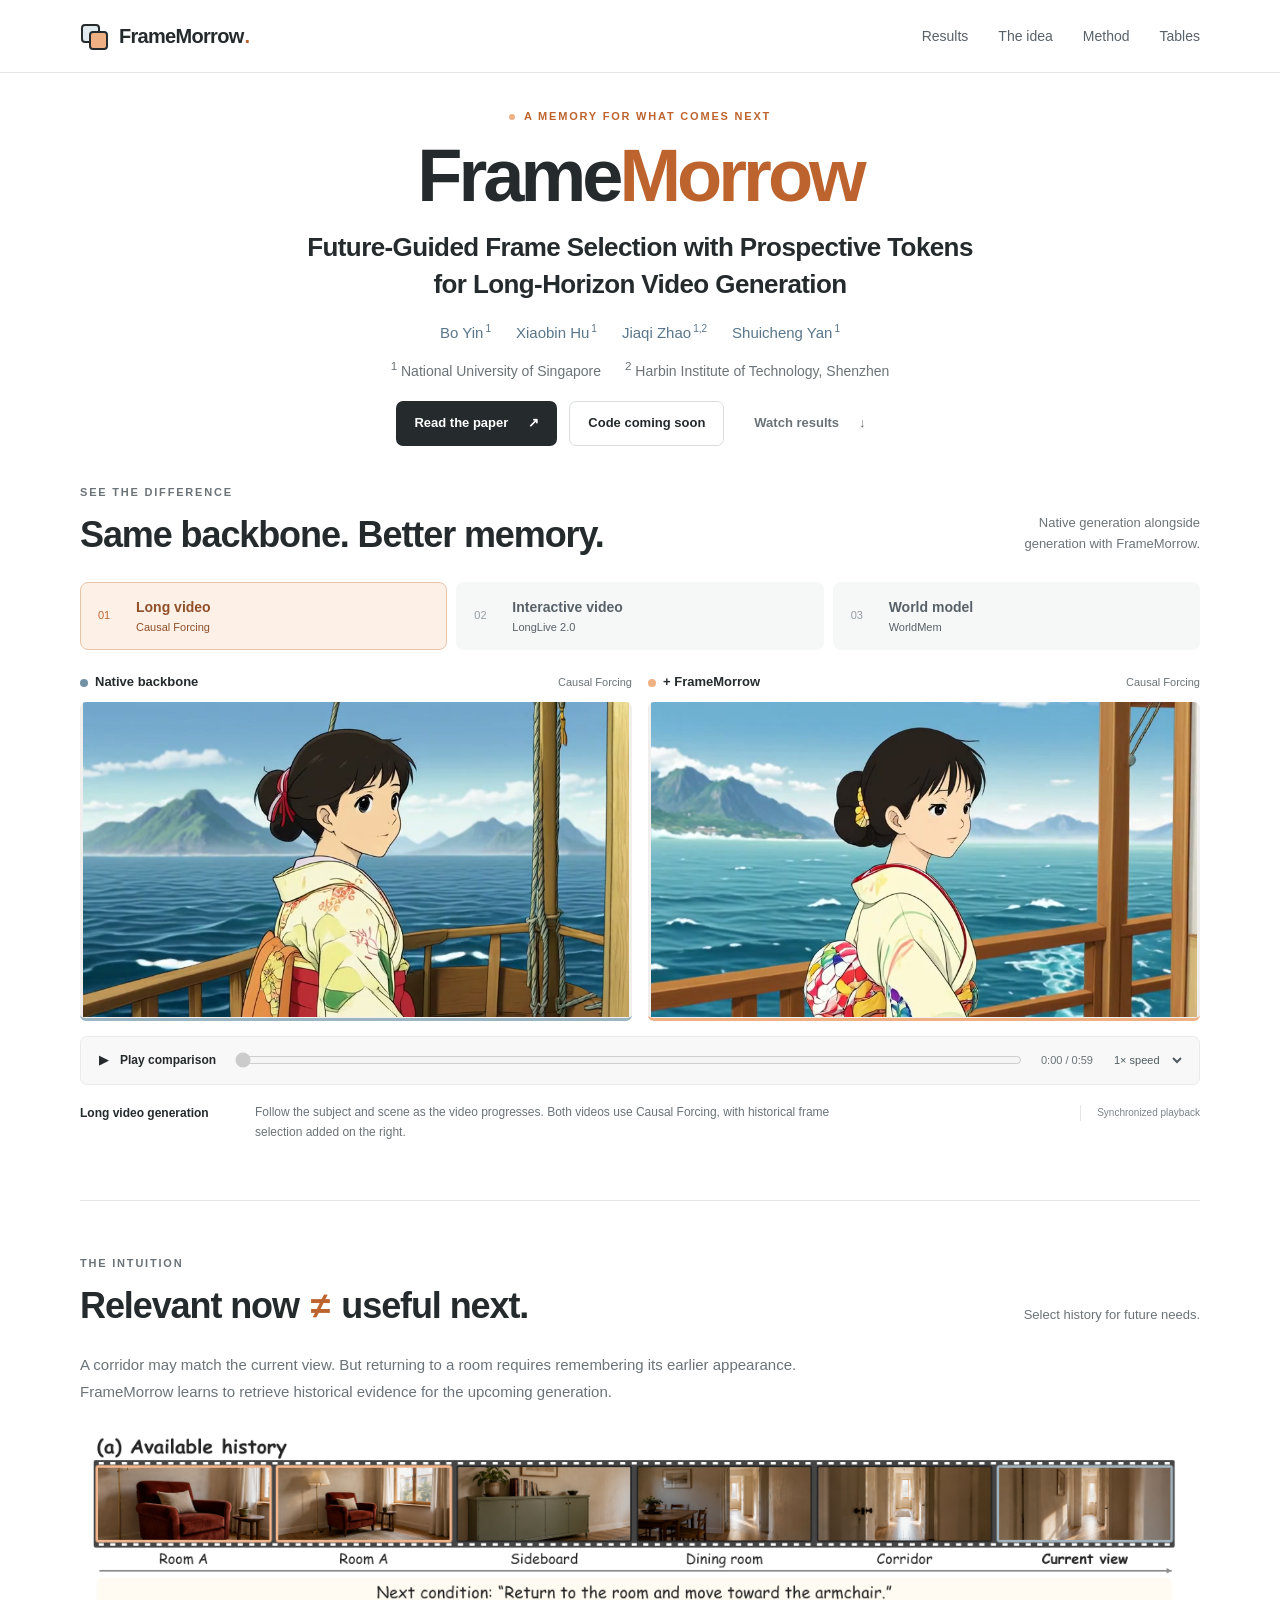
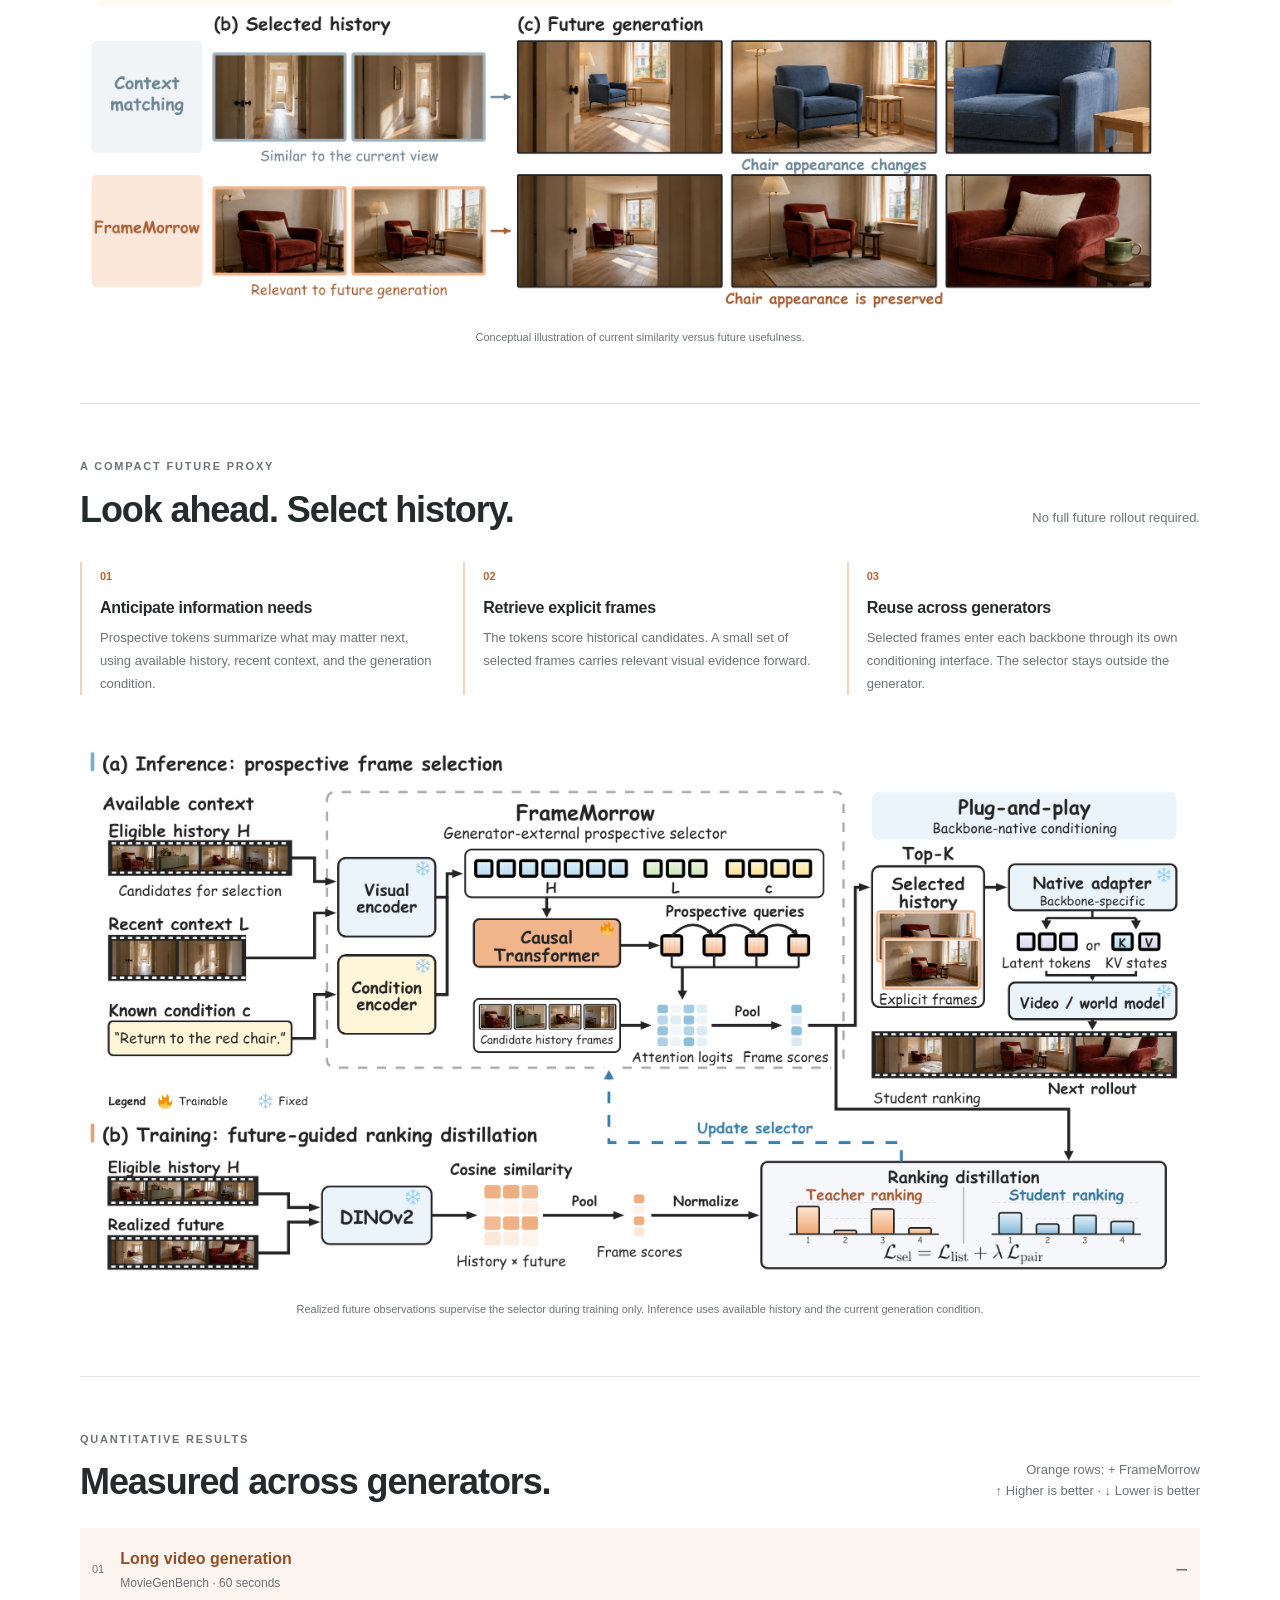
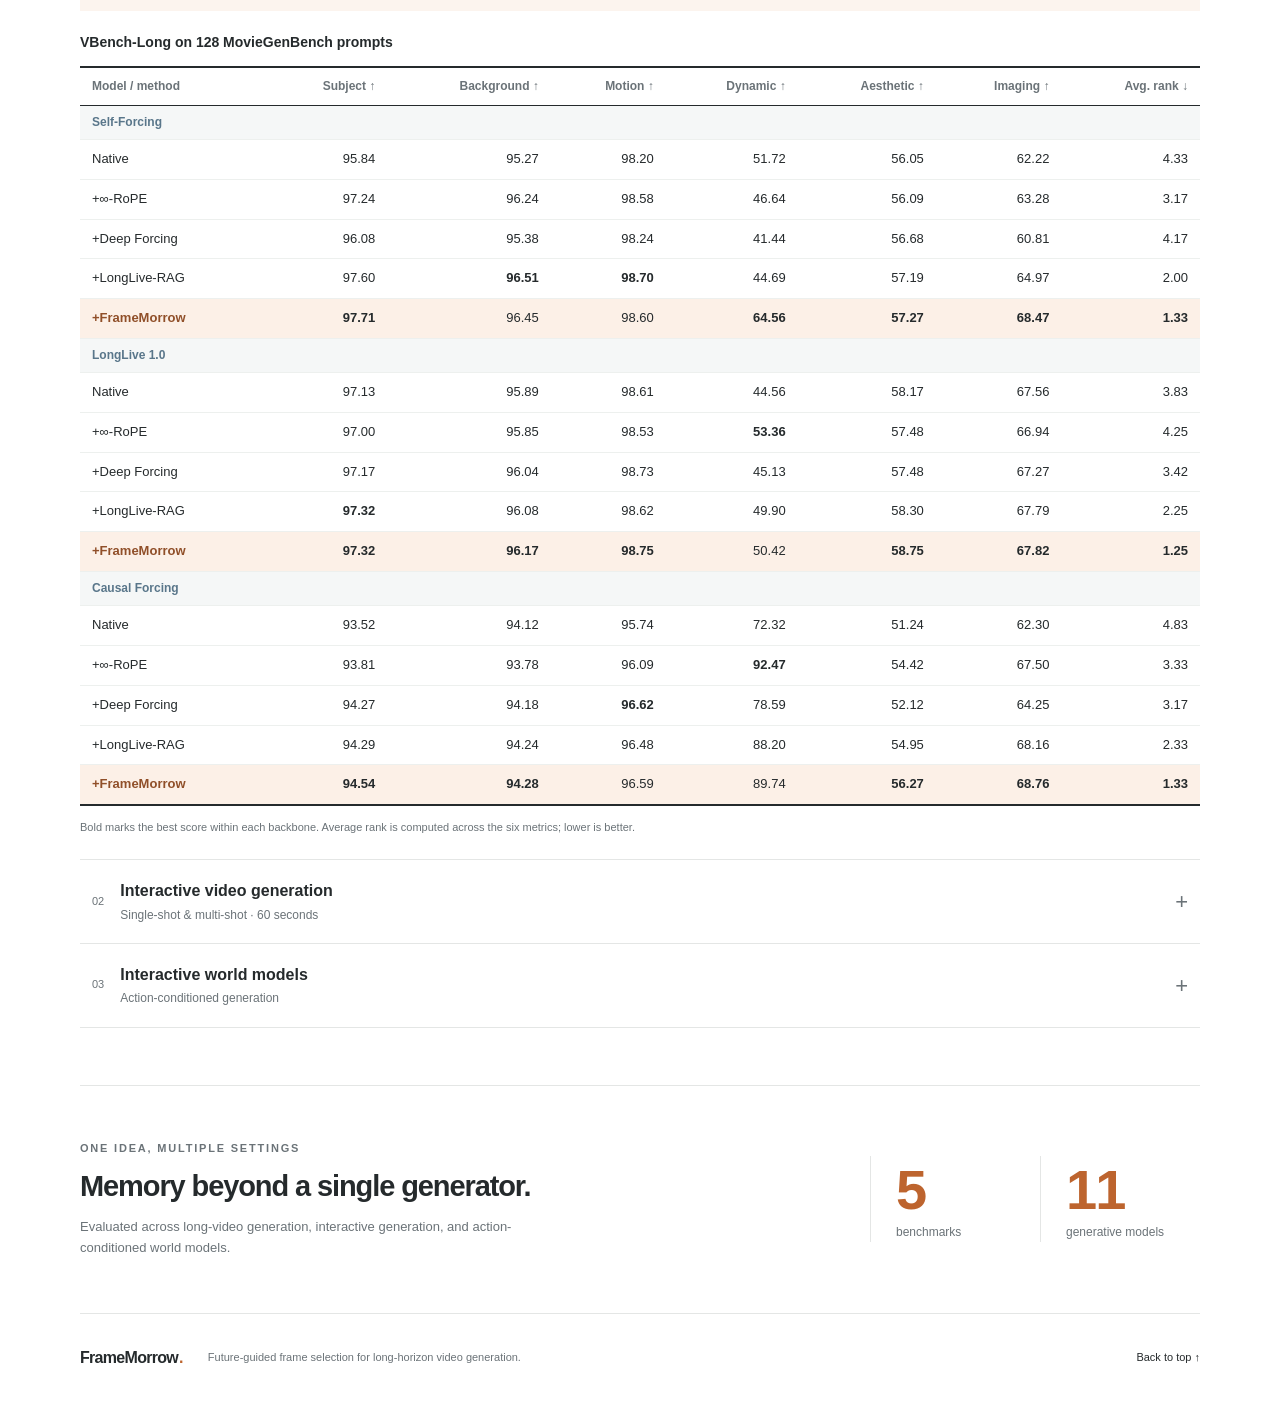
==== docs/index.html @ 4be08d99 "Prepare the research repository and move the project site into docs" ====
<!doctype html>
<html lang="en">
<head>
  <meta charset="utf-8">
  <meta name="viewport" content="width=device-width, initial-scale=1">
  <meta name="description" content="FrameMorrow predicts future information needs with prospective tokens and selects useful historical frames for long-horizon video generation.">
  <meta name="theme-color" content="#fbfaf7">
  <meta property="og:title" content="FrameMorrow — Remember what matters next">
  <meta property="og:description" content="Future-guided frame selection with prospective tokens for long-horizon video generation.">
  <title>FrameMorrow | Future-Guided Frame Selection</title>
  <link rel="icon" href="assets/favicon.svg" type="image/svg+xml">
  <link rel="stylesheet" href="style.css?v=results">
  <script src="script.js" defer></script>
</head>
<body>
<a class="skip-link" href="#main">Skip to content</a>
<header class="site-header"><nav class="nav wrap" aria-label="Main navigation">
  <a class="brand" href="#"><svg width="29" height="28" viewBox="0 0 29 28" aria-hidden="true"><rect x="2" y="3" width="17" height="17" rx="3" fill="#e1ebef" stroke="currentColor" stroke-width="2"/><rect x="10" y="10" width="17" height="17" rx="3" fill="#efb083" stroke="currentColor" stroke-width="2"/></svg>FrameMorrow<span class="brand-dot">.</span></a>
  <div class="nav-links"><a href="#results">Results</a><a href="#idea">The idea</a><a href="#method">Method</a><a href="#benchmarks">Tables</a></div>
</nav></header>
<main id="main">
  <section class="hero wrap" aria-labelledby="title">
    <p class="eyebrow"><span></span> A memory for what comes next</p>
    <h1 id="title">Frame<span>Morrow</span></h1>
    <p class="paper-title">Future-Guided Frame Selection with Prospective Tokens<br class="desktop-break"> for Long-Horizon Video Generation</p>
    <div class="authors"><a href="https://openreview.net/profile?id=~Bo_Yin2">Bo Yin<sup>1</sup></a><a href="https://openreview.net/profile?id=~Xiaobin_Hu1">Xiaobin Hu<sup>1</sup></a><a href="https://openreview.net/profile?id=~Jiaqi_Zhao3">Jiaqi Zhao<sup>1,2</sup></a><a href="https://openreview.net/profile?id=~Shuicheng_YAN3">Shuicheng Yan<sup>1</sup></a></div>
    <div class="affiliations"><span><sup>1</sup> National University of Singapore</span><span><sup>2</sup> Harbin Institute of Technology, Shenzhen</span></div>
    <div class="hero-actions"><a class="button primary" href="https://arxiv.org/abs/2609.38839" target="_blank" rel="noopener">Read the paper <span aria-hidden="true">↗</span></a><a class="button secondary" href="https://github.com/YinBo0927/FrameMorrow" target="_blank" rel="noopener">Code coming soon</a><a class="button text-button" href="#results">Watch results <span aria-hidden="true">↓</span></a></div>
  </section>

  <section class="results wrap" id="results" aria-labelledby="results-title">
    <div class="section-heading"><div><p class="eyebrow">See the difference</p><h2 id="results-title">Same backbone. Better memory.</h2></div><p class="section-aside">Native generation alongside<br>generation with FrameMorrow.</p></div>
    <div class="task-tabs" role="group" aria-label="Choose a comparison">
      <button class="task-tab active" aria-pressed="true" data-case="causal-forcing"><span>01</span> Long video <small>Causal Forcing</small></button>
      <button class="task-tab" aria-pressed="false" data-case="longlive2"><span>02</span> Interactive video <small>LongLive 2.0</small></button>
      <button class="task-tab" aria-pressed="false" data-case="worldmem"><span>03</span> World model <small>WorldMem</small></button>
    </div>
    <div class="comparison" aria-busy="false">
      <div class="video-grid">
        <figure class="video-panel native"><figcaption><span class="legend-dot"></span><span>Native backbone</span><span class="backbone">Causal Forcing</span></figcaption><video id="native-video" muted playsinline preload="none" poster="assets/causal-forcing-native.jpg" aria-label="Causal Forcing native generation"><source src="assets/causal-forcing-native.mp4" type="video/mp4"></video></figure>
        <figure class="video-panel ours"><figcaption><span class="legend-dot"></span><span>+ FrameMorrow</span><span class="backbone">Causal Forcing</span></figcaption><video id="ours-video" muted playsinline preload="none" poster="assets/causal-forcing-framemorrow.jpg" aria-label="Causal Forcing with FrameMorrow"><source src="assets/causal-forcing-framemorrow.mp4" type="video/mp4"></video></figure>
      </div>
      <div class="player-controls"><button id="play" class="play-button" aria-label="Play both videos"><span id="play-icon" aria-hidden="true">▶</span><span id="play-label">Play comparison</span></button><label class="sr-only" for="timeline">Video position</label><input id="timeline" disabled type="range" min="0" max="59.81" step="0.05" value="0" aria-valuetext="0:00 of 0:59"><output id="time" for="timeline">0:00 / 0:59</output><label class="sr-only" for="speed">Playback speed</label><select id="speed"><option value="1">1× speed</option><option value="2">2× speed</option><option value="0.5">0.5× speed</option></select></div>
      <p id="player-status" class="player-status" role="status" aria-live="polite"></p>
    </div>
    <div class="result-note"><span class="note-label" id="case-label">Long video generation</span><p id="case-note">Follow the subject and scene as the video progresses. Both videos use Causal Forcing, with historical frame selection added on the right.</p><span class="sync-note">Synchronized playback</span></div>
    <noscript><p>Enable JavaScript to use synchronized playback, or watch the <a href="assets/causal-forcing-native.mp4">native video</a> and <a href="assets/causal-forcing-framemorrow.mp4">FrameMorrow video</a> directly.</p></noscript>
  </section>

  <section class="idea section wrap" id="idea" aria-labelledby="idea-title">
    <div class="section-heading"><div><p class="eyebrow">The intuition</p><h2 id="idea-title">Relevant now <span class="not-equal">≠</span> useful next.</h2></div><p class="section-aside">Select history for future needs.</p></div>
    <p class="section-intro">A corridor may match the current view. But returning to a room requires remembering its earlier appearance. FrameMorrow learns to retrieve historical evidence for the upcoming generation.</p>
    <figure class="paper-figure"><a href="assets/intuition.png" target="_blank" rel="noopener" aria-label="Open the conceptual illustration at full resolution"><img src="assets/intuition.png" width="2610" height="1125" loading="lazy" alt="Conceptual illustration: context matching retrieves a corridor, while future-guided selection retrieves the earlier room and armchair needed for the next scene."></a><figcaption>Conceptual illustration of current similarity versus future usefulness.</figcaption></figure>
  </section>

  <section class="method section wrap" id="method" aria-labelledby="method-title">
    <div class="section-heading"><div><p class="eyebrow">A compact future proxy</p><h2 id="method-title">Look ahead. Select history.</h2></div><p class="section-aside">No full future rollout required.</p></div>
    <div class="method-steps">
      <article><span class="step-number">01</span><h3>Anticipate information needs</h3><p>Prospective tokens summarize what may matter next, using available history, recent context, and the generation condition.</p></article>
      <article><span class="step-number">02</span><h3>Retrieve explicit frames</h3><p>The tokens score historical candidates. A small set of selected frames carries relevant visual evidence forward.</p></article>
      <article><span class="step-number">03</span><h3>Reuse across generators</h3><p>Selected frames enter each backbone through its own conditioning interface. The selector stays outside the generator.</p></article>
    </div>
    <figure class="paper-figure overview"><a href="assets/overview.png" target="_blank" rel="noopener" aria-label="Open the method overview at full resolution"><img src="assets/overview.png" width="1800" height="885" loading="lazy" alt="FrameMorrow overview: inference uses prospective tokens to select historical frames, while training distills future-derived teacher rankings into the selector."></a><figcaption>Realized future observations supervise the selector during training only. Inference uses available history and the current generation condition.</figcaption></figure>
  </section>

  <section class="benchmarks section wrap" id="benchmarks" aria-labelledby="benchmarks-title">
    <div class="section-heading"><div><p class="eyebrow">Quantitative results</p><h2 id="benchmarks-title">Measured across generators.</h2></div><p class="section-aside">Orange rows: + FrameMorrow<br>↑ Higher is better · ↓ Lower is better</p></div>
    <details class="benchmark-panel" name="benchmarks" open><summary><span class="benchmark-number">01</span><span>Long video generation<small>MovieGenBench · 60 seconds</small></span></summary>
<div class="table-scroll" role="region" aria-label="VBench-Long on 128 MovieGenBench prompts" tabindex="0"><table class="results-table" id="moviegen-results">
<caption>VBench-Long on 128 MovieGenBench prompts</caption>
<thead><tr><th scope="col">Model / method</th><th scope="col">Subject ↑</th><th scope="col">Background ↑</th><th scope="col">Motion ↑</th><th scope="col">Dynamic ↑</th><th scope="col">Aesthetic ↑</th><th scope="col">Imaging ↑</th><th scope="col">Avg. rank ↓</th></tr></thead>
<tbody>
<tr class="table-group"><th colspan="8" scope="rowgroup">Self-Forcing</th></tr>
<tr class=""><th scope="row">Native</th><td>95.84</td><td>95.27</td><td>98.20</td><td>51.72</td><td>56.05</td><td>62.22</td><td>4.33</td></tr>
<tr class=""><th scope="row">+∞-RoPE</th><td>97.24</td><td>96.24</td><td>98.58</td><td>46.64</td><td>56.09</td><td>63.28</td><td>3.17</td></tr>
<tr class=""><th scope="row">+Deep Forcing</th><td>96.08</td><td>95.38</td><td>98.24</td><td>41.44</td><td>56.68</td><td>60.81</td><td>4.17</td></tr>
<tr class=""><th scope="row">+LongLive-RAG</th><td>97.60</td><td><strong>96.51</strong></td><td><strong>98.70</strong></td><td>44.69</td><td>57.19</td><td>64.97</td><td>2.00</td></tr>
<tr class="ours-row"><th scope="row">+FrameMorrow</th><td><strong>97.71</strong></td><td>96.45</td><td>98.60</td><td><strong>64.56</strong></td><td><strong>57.27</strong></td><td><strong>68.47</strong></td><td><strong>1.33</strong></td></tr>
</tbody>
<tbody>
<tr class="table-group"><th colspan="8" scope="rowgroup">LongLive 1.0</th></tr>
<tr class=""><th scope="row">Native</th><td>97.13</td><td>95.89</td><td>98.61</td><td>44.56</td><td>58.17</td><td>67.56</td><td>3.83</td></tr>
<tr class=""><th scope="row">+∞-RoPE</th><td>97.00</td><td>95.85</td><td>98.53</td><td><strong>53.36</strong></td><td>57.48</td><td>66.94</td><td>4.25</td></tr>
<tr class=""><th scope="row">+Deep Forcing</th><td>97.17</td><td>96.04</td><td>98.73</td><td>45.13</td><td>57.48</td><td>67.27</td><td>3.42</td></tr>
<tr class=""><th scope="row">+LongLive-RAG</th><td><strong>97.32</strong></td><td>96.08</td><td>98.62</td><td>49.90</td><td>58.30</td><td>67.79</td><td>2.25</td></tr>
<tr class="ours-row"><th scope="row">+FrameMorrow</th><td><strong>97.32</strong></td><td><strong>96.17</strong></td><td><strong>98.75</strong></td><td>50.42</td><td><strong>58.75</strong></td><td><strong>67.82</strong></td><td><strong>1.25</strong></td></tr>
</tbody>
<tbody>
<tr class="table-group"><th colspan="8" scope="rowgroup">Causal Forcing</th></tr>
<tr class=""><th scope="row">Native</th><td>93.52</td><td>94.12</td><td>95.74</td><td>72.32</td><td>51.24</td><td>62.30</td><td>4.83</td></tr>
<tr class=""><th scope="row">+∞-RoPE</th><td>93.81</td><td>93.78</td><td>96.09</td><td><strong>92.47</strong></td><td>54.42</td><td>67.50</td><td>3.33</td></tr>
<tr class=""><th scope="row">+Deep Forcing</th><td>94.27</td><td>94.18</td><td><strong>96.62</strong></td><td>78.59</td><td>52.12</td><td>64.25</td><td>3.17</td></tr>
<tr class=""><th scope="row">+LongLive-RAG</th><td>94.29</td><td>94.24</td><td>96.48</td><td>88.20</td><td>54.95</td><td>68.16</td><td>2.33</td></tr>
<tr class="ours-row"><th scope="row">+FrameMorrow</th><td><strong>94.54</strong></td><td><strong>94.28</strong></td><td>96.59</td><td>89.74</td><td><strong>56.27</strong></td><td><strong>68.76</strong></td><td><strong>1.33</strong></td></tr>
</tbody>
</table></div><p class="table-note">Bold marks the best score within each backbone. Average rank is computed across the six metrics; lower is better.</p>
    </details>
    <details class="benchmark-panel" name="benchmarks"><summary><span class="benchmark-number">02</span><span>Interactive video generation<small>Single-shot & multi-shot · 60 seconds</small></span></summary>
<div class="table-scroll" role="region" aria-label="Interactive video generation" tabindex="0"><table class="results-table" id="interactive-results">
<caption>Interactive video generation</caption>
<thead><tr><th scope="col">Model / method</th><th scope="col">Quality ↑</th><th scope="col">Consistency ↑</th><th scope="col">Aesthetic ↑</th><th scope="col">Avg. CLIP ↑</th></tr></thead>
<tbody>
<tr class="table-group"><th colspan="5" scope="rowgroup">Single-shot</th></tr>
<tr class="pair-start"><th scope="row">LongLive 1.0</th><td>83.49</td><td>92.62</td><td>64.21</td><td>28.75</td></tr>
<tr class="ours-row"><th scope="row">+FrameMorrow</th><td><strong>84.06</strong></td><td><strong>93.21</strong></td><td><strong>64.56</strong></td><td><strong>29.08</strong></td></tr>
<tr class="pair-start"><th scope="row">Self-Forcing</th><td>78.71</td><td>84.95</td><td>58.16</td><td>26.39</td></tr>
<tr class="ours-row"><th scope="row">+FrameMorrow</th><td><strong>81.74</strong></td><td><strong>89.30</strong></td><td><strong>60.62</strong></td><td><strong>28.05</strong></td></tr>
<tr class="pair-start"><th scope="row">Causal Forcing</th><td>76.00</td><td>80.46</td><td>55.45</td><td>24.53</td></tr>
<tr class="ours-row"><th scope="row">+FrameMorrow</th><td><strong>78.66</strong></td><td><strong>83.48</strong></td><td><strong>58.75</strong></td><td><strong>25.24</strong></td></tr>
<tr class="pair-start"><th scope="row">CausVid</th><td>81.94</td><td>89.77</td><td>63.53</td><td>28.63</td></tr>
<tr class="ours-row"><th scope="row">+FrameMorrow</th><td><strong>82.26</strong></td><td><strong>90.52</strong></td><td><strong>63.64</strong></td><td><strong>29.03</strong></td></tr>
</tbody>
<tbody>
<tr class="table-group"><th colspan="5" scope="rowgroup">Multi-shot</th></tr>
<tr class="pair-start"><th scope="row">LongLive 2.0</th><td>82.77</td><td>93.14</td><td>61.32</td><td>28.35</td></tr>
<tr class="ours-row"><th scope="row">+FrameMorrow</th><td><strong>83.18</strong></td><td><strong>93.49</strong></td><td><strong>61.68</strong></td><td><strong>28.44</strong></td></tr>
<tr class="pair-start"><th scope="row">ShotStream</th><td>83.12</td><td>92.75</td><td><strong>62.30</strong></td><td>29.09</td></tr>
<tr class="ours-row"><th scope="row">+FrameMorrow</th><td><strong>84.85</strong></td><td><strong>96.76</strong></td><td>61.74</td><td><strong>29.16</strong></td></tr>
</tbody>
</table></div><p class="table-note">Bold marks the better score within each backbone pair. Average CLIP score summarizes six consecutive 10-second segments.</p>
    </details>
    <details class="benchmark-panel" name="benchmarks"><summary><span class="benchmark-number">03</span><span>Interactive world models<small>Action-conditioned generation</small></span></summary>
<div class="table-scroll" role="region" aria-label="Action-conditioned interactive world generation" tabindex="0"><table class="results-table" id="world-results">
<caption>Action-conditioned interactive world generation</caption>
<thead><tr><th scope="col">Model / method</th><th scope="col">Subject ↑</th><th scope="col">Background ↑</th><th scope="col">Imaging ↑</th><th scope="col">Anti-flicker ↑</th><th scope="col">Motion ↑</th><th scope="col">Action alignment ↑</th></tr></thead>
<tbody>
<tr class="pair-start"><th scope="row">Matrix-Game 3.0</th><td>0.801</td><td>0.894</td><td>68.20</td><td>0.936</td><td><strong>0.950</strong></td><td>0.842</td></tr>
<tr class="ours-row"><th scope="row">+FrameMorrow</th><td><strong>0.816</strong></td><td><strong>0.910</strong></td><td><strong>68.35</strong></td><td><strong>0.939</strong></td><td>0.949</td><td><strong>0.861</strong></td></tr>
<tr class="pair-start"><th scope="row">WorldMem</th><td>0.782</td><td>0.924</td><td>70.23</td><td>0.910</td><td>0.916</td><td>0.866</td></tr>
<tr class="ours-row"><th scope="row">+FrameMorrow</th><td><strong>0.793</strong></td><td><strong>0.932</strong></td><td><strong>70.47</strong></td><td><strong>0.913</strong></td><td><strong>0.918</strong></td><td><strong>0.889</strong></td></tr>
<tr class="pair-start"><th scope="row">YuMe 1.5</th><td>0.765</td><td>0.872</td><td>50.98</td><td>0.944</td><td>0.965</td><td>0.883</td></tr>
<tr class="ours-row"><th scope="row">+FrameMorrow</th><td><strong>0.798</strong></td><td><strong>0.886</strong></td><td><strong>51.80</strong></td><td><strong>0.947</strong></td><td><strong>0.967</strong></td><td><strong>0.912</strong></td></tr>
</tbody>
</table></div><p class="table-note">Bold marks the better score within each backbone pair. Imaging uses a 0–100 scale; the other metrics lie in [0, 1].</p>
    </details>
  </section>

  <section class="scope section wrap" aria-labelledby="scope-title"><div class="scope-copy"><p class="eyebrow">One idea, multiple settings</p><h2 id="scope-title">Memory beyond a single generator.</h2><p>Evaluated across long-video generation, interactive generation, and action-conditioned world models.</p></div><div class="scope-stat"><strong>5</strong><span>benchmarks</span></div><div class="scope-stat"><strong>11</strong><span>generative models</span></div></section>
</main>
<footer class="wrap"><a class="brand" href="#">FrameMorrow<span class="brand-dot">.</span></a><p>Future-guided frame selection for long-horizon video generation.</p><a href="#main">Back to top ↑</a></footer>
</body>
</html>
---- docs/style.css ----
:root{--ink:#252a2c;--muted:#6b7378;--orange:#bd642e;--orange-light:#efb083;--blue:#7292a5;--line:#e4e6e5;--cream:#fbfaf7;--font:Inter,-apple-system,BlinkMacSystemFont,"Segoe UI",Arial,sans-serif}*{box-sizing:border-box}html{scroll-behavior:smooth;scroll-padding-top:90px}body{margin:0;color:var(--ink);background:#fff;font-family:var(--font);font-size:16px;line-height:1.6;-webkit-font-smoothing:antialiased}a{color:inherit;text-decoration:none}button,input,select{font:inherit}button,a,input,select{-webkit-tap-highlight-color:transparent}button{cursor:pointer}button:focus-visible,a:focus-visible,input:focus-visible,select:focus-visible{outline:3px solid var(--orange);outline-offset:5px}.wrap{width:min(1120px,calc(100% - 64px));margin-inline:auto}.site-header{position:sticky;top:0;z-index:10;background:rgba(255,255,255,.96);border-bottom:1px solid var(--line)}.nav{display:flex;align-items:center;justify-content:space-between;height:72px}.brand{display:inline-flex;align-items:center;gap:10px;font-size:20px;font-weight:750;letter-spacing:-.7px}.brand-dot{color:var(--orange);margin-left:-9px}.nav-links{display:flex;gap:30px;font-size:14px;color:#586169}.nav-links a:hover{color:var(--orange)}.hero{text-align:center;padding-top:60px;padding-bottom:57px}.eyebrow{display:flex;align-items:center;gap:9px;margin:0 0 12px;font-size:11px;font-weight:700;letter-spacing:1.8px;text-transform:uppercase;color:var(--muted)}.hero .eyebrow{justify-content:center;color:var(--orange)}.hero .eyebrow span{height:6px;width:6px;background:var(--orange-light);border-radius:50%}h1{font-size:clamp(52px,7vw,84px);line-height:1.08;letter-spacing:-4px;margin:14px 0 17px;font-weight:780}h1 span{color:var(--orange)}.paper-title{font-size:clamp(19px,2.1vw,26px);line-height:1.45;letter-spacing:-.6px;font-weight:550;margin:0 auto;max-width:950px}.affiliations{font-size:17px;line-height:1.6;color:var(--muted);margin:21px 0 24px}.hero-actions{display:flex;justify-content:center;gap:12px}.button{padding:11px 18px;border-radius:7px;font-size:13px;font-weight:650;display:inline-flex;align-items:center;gap:20px}.primary{background:var(--ink);color:white}.primary:hover{background:#464b4e}.secondary{border:1px solid #d9dddf;background:white}.secondary:hover{border-color:var(--orange)}.section-heading{display:flex;justify-content:space-between;align-items:flex-end;gap:30px;margin-bottom:25px}h2{font-size:clamp(26px,3vw,36px);line-height:1.2;letter-spacing:-1.1px;font-weight:650;margin:0}.section-aside{font-size:13px;color:var(--muted);line-height:1.6;margin:0 0 2px;text-align:right}.task-tabs{display:grid;grid-template-columns:repeat(3,1fr);gap:9px;margin-bottom:22px}.task-tab{display:grid;grid-template-columns:30px 1fr;text-align:left;align-items:center;gap:0 8px;background:#f6f7f7;border:1px solid transparent;border-radius:8px;padding:13px 17px;font-weight:650;font-size:14px;color:#586169;transition:background .15s}.task-tab>span{grid-row:1/3;font-size:11px;color:#959da1;font-weight:500}.task-tab small{font-size:11px;font-weight:450;margin-top:1px}.task-tab.active{background:#fcf0e7;border-color:#e9c3a8;color:#904f29}.task-tab.active>span{color:var(--orange)}.task-tab:hover{border-color:#aaa}.video-grid{display:grid;grid-template-columns:1fr 1fr;gap:16px}.video-panel{margin:0;min-width:0}.video-panel figcaption{display:flex;align-items:center;gap:7px;font-size:13px;font-weight:650;margin:0 0 9px}.backbone{font-size:11px;font-weight:450;color:var(--muted);margin-left:auto}.legend-dot{display:inline-block;width:8px;height:8px;border-radius:50%;background:var(--blue)}.ours .legend-dot{background:var(--orange-light)}.video-panel video{display:block;width:100%;aspect-ratio:1.7333;background:#f0efed;object-fit:contain;border-radius:6px;border-bottom:3px solid #9cb5c3}.ours video{border-bottom-color:var(--orange-light)}.player-controls{display:flex;align-items:center;gap:17px;background:#f7f8f7;border:1px solid #e9ebea;border-radius:7px;margin-top:15px;padding:11px 14px}.play-button{border:0;background:transparent;display:flex;align-items:center;gap:9px;font-size:12px;white-space:nowrap;font-weight:650;color:var(--ink);padding:3px 0}.play-button:disabled{opacity:.55;cursor:wait}#play-icon{font-size:12px;width:16px;text-align:center}#timeline{flex:1;min-width:30px;accent-color:var(--orange);cursor:pointer}#time{font-size:11px;font-variant-numeric:tabular-nums;white-space:nowrap;color:var(--muted)}#speed{border:0;background:transparent;font-size:11px;color:#505b60;max-width:85px}.player-status{margin:5px 0 0;font-size:12px;color:#a24728}.player-status:empty{display:none}.result-note{display:grid;grid-template-columns:155px 1fr auto;gap:20px;margin-top:18px;align-items:start}.note-label{font-size:12px;font-weight:650;padding-top:1px}.result-note p{font-size:12px;color:var(--muted);line-height:1.65;margin:0;max-width:590px}.sync-note{font-size:10px;color:#7b8388;border-left:1px solid var(--line);padding-left:16px;margin-top:2px}.section{border-top:1px solid var(--line);padding-top:54px;margin-top:57px}.section-intro{max-width:760px;color:var(--muted);font-size:15px;margin:0 0 26px;line-height:1.75}.not-equal{color:var(--orange);padding-inline:3px}.paper-figure{margin:0}.paper-figure img{display:block;width:100%;height:auto}.paper-figure a{display:block;border-radius:5px}.paper-figure figcaption{font-size:11px;line-height:1.7;color:var(--muted);margin:14px auto 0;text-align:center;max-width:800px}.method-steps{display:grid;grid-template-columns:repeat(3,1fr);gap:30px;margin:31px 0 35px}.method-steps article{border-left:2px solid #f1d4c0;padding-left:18px}.step-number{font-size:11px;color:var(--orange);font-weight:700}h3{font-size:16px;letter-spacing:-.3px;margin:7px 0}.method-steps p{font-size:13px;line-height:1.75;color:var(--muted);margin:0}.overview{padding-top:5px}.scope{display:grid;grid-template-columns:1fr 130px 160px;gap:40px;align-items:center;margin-bottom:55px}.scope h2{font-size:29px;max-width:470px}.scope p:not(.eyebrow){font-size:13px;max-width:480px;color:var(--muted);margin-bottom:0}.scope-stat{display:flex;flex-direction:column;border-left:1px solid var(--line);padding-left:25px}.scope-stat strong{font-size:56px;font-weight:550;line-height:1.2;letter-spacing:-2px;color:var(--orange)}.scope-stat span{font-size:12px;color:var(--muted)}footer{border-top:1px solid var(--line);padding-block:24px 36px;display:flex;align-items:center;gap:25px}footer .brand{font-size:16px}footer p{font-size:11px;color:var(--muted);flex:1}footer>a:last-child{font-size:11px;white-space:nowrap}.sr-only{position:absolute;width:1px;height:1px;padding:0;margin:-1px;overflow:hidden;clip:rect(0,0,0,0);white-space:nowrap;border:0}.skip-link{position:fixed;top:-70px;left:10px;background:#fff;padding:10px;z-index:30}.skip-link:focus{top:10px}@media(max-width:700px){.wrap{width:calc(100% - 32px)}.nav{height:62px}.brand{font-size:17px}.nav-links{gap:17px;font-size:12px}.hero{padding:39px 0 40px}h1{letter-spacing:-2.7px}.paper-title{font-size:20px}.desktop-break{display:none}.affiliations{font-size:15px}.eyebrow{font-size:9px;letter-spacing:1.3px}.section-heading{gap:12px;margin-bottom:20px}.section-aside{display:none}.task-tabs{gap:6px;margin-bottom:16px}.task-tab{padding:10px 7px;display:flex;flex-direction:column;align-items:flex-start;font-size:11px;gap:3px}.task-tab>span{display:none}.task-tab small{font-size:10px}.video-grid{grid-template-columns:1fr;gap:17px}.video-panel figcaption{font-size:12px;margin-bottom:5px}.player-controls{gap:8px;padding:10px 8px;flex-wrap:wrap}.play-button{font-size:11px}#timeline{order:3;flex-basis:100%}#time{margin-left:auto}#speed{font-size:10px}.result-note{grid-template-columns:1fr;gap:5px;margin-top:13px}.sync-note{display:none}.section{padding-top:35px;margin-top:36px}h2{font-size:27px}.section-intro{font-size:14px}.method-steps{grid-template-columns:1fr;gap:22px;margin-top:25px}.paper-figure figcaption{font-size:10px}.scope{grid-template-columns:1fr 1fr;gap:25px}.scope-copy{grid-column:1/-1}.scope-stat strong{font-size:45px}.scope h2{font-size:27px}footer{flex-wrap:wrap;gap:9px 20px;padding-block:22px}footer p{order:3;flex-basis:100%;margin:0}footer>a:last-child{margin-left:auto}}@media(prefers-reduced-motion:reduce){html{scroll-behavior:auto}*{transition:none!important}}

.authors{display:flex;justify-content:center;flex-wrap:wrap;gap:9px 25px;margin:21px 0 0;font-size:15px;color:#59768a}.authors a:hover{text-decoration:underline}.affiliations{margin-top:18px}.hero-actions{flex-wrap:wrap}.text-button{color:var(--muted)}@media(max-width:700px){.authors{gap:7px 18px;font-size:13px}.hero-actions{gap:8px}.button{font-size:12px;padding:10px 13px;gap:10px}}

@media(min-width:701px){.hero{padding-top:35px;padding-bottom:38px}h1{font-size:74px;margin-top:10px;margin-bottom:13px}.affiliations{margin:12px 0 19px}.authors{margin-top:17px}.hero .eyebrow{margin-bottom:8px}}

.affiliations{display:flex;justify-content:center;flex-wrap:wrap;gap:3px 24px;font-size:14px}.authors sup{font-size:10px;margin-left:2px}.button:disabled{cursor:default;color:var(--muted)}@media(max-width:700px){.affiliations{font-size:12px;gap:3px 15px}}

.benchmark-panel{border-bottom:1px solid var(--line)}.benchmark-panel summary{display:flex;align-items:center;gap:16px;padding:18px 12px;cursor:pointer;list-style:none;font-size:16px;font-weight:650}.benchmark-panel summary::-webkit-details-marker{display:none}.benchmark-panel summary::after{content:"+";margin-left:auto;color:var(--muted);font-size:22px;font-weight:400}.benchmark-panel[open] summary::after{content:"−"}.benchmark-panel[open] summary{color:#904f29;background:#fcf4ee}.benchmark-panel summary:focus-visible{outline:3px solid var(--orange);outline-offset:-3px}.benchmark-number{font-size:11px;font-weight:500;color:var(--muted)}.benchmark-panel summary small{display:block;font-size:12px;font-weight:400;color:var(--muted);margin-top:2px}.table-scroll{overflow-x:auto;margin-top:20px}.results-table{width:100%;border-collapse:collapse;font-size:13px;white-space:nowrap;font-variant-numeric:tabular-nums}.results-table caption{text-align:left;font-size:14px;font-weight:650;margin-bottom:12px}.results-table th,.results-table td{padding:9px 12px;text-align:right;border-bottom:1px solid #edf0ee}.results-table th:first-child{text-align:left}.results-table thead th{font-size:12px;color:var(--muted);font-weight:550;border-top:2px solid var(--ink);border-bottom:1px solid var(--ink)}.results-table tbody th{font-weight:450}.results-table .table-group th{background:#f5f7f7;color:#59768a;font-size:12px;font-weight:650;padding-block:7px}.results-table .ours-row{background:#fcf0e7}.results-table .ours-row th{color:#904f29;font-weight:650}.results-table .pair-start th,.results-table .pair-start td{border-top:1px solid #d9dddf}.results-table tbody:last-child tr:last-child>*{border-bottom:2px solid var(--ink)}.results-table strong{font-weight:750}.table-note{font-size:11px;line-height:1.7;color:var(--muted);margin:12px 0 22px}.table-scroll:focus-visible{outline:3px solid var(--orange);outline-offset:3px}@media(max-width:700px){.nav-links{gap:10px;font-size:11px;white-space:nowrap}.benchmark-panel summary{font-size:14px;padding:15px 8px;gap:12px}.benchmark-panel summary small{font-size:11px}.results-table th,.results-table td{padding:8px 10px}.table-scroll{background:linear-gradient(to right,white,white),linear-gradient(to right,#e4e6e5,transparent);background-size:24px 100%,14px 100%;background-position:right,right;background-repeat:no-repeat;background-attachment:local,scroll}}
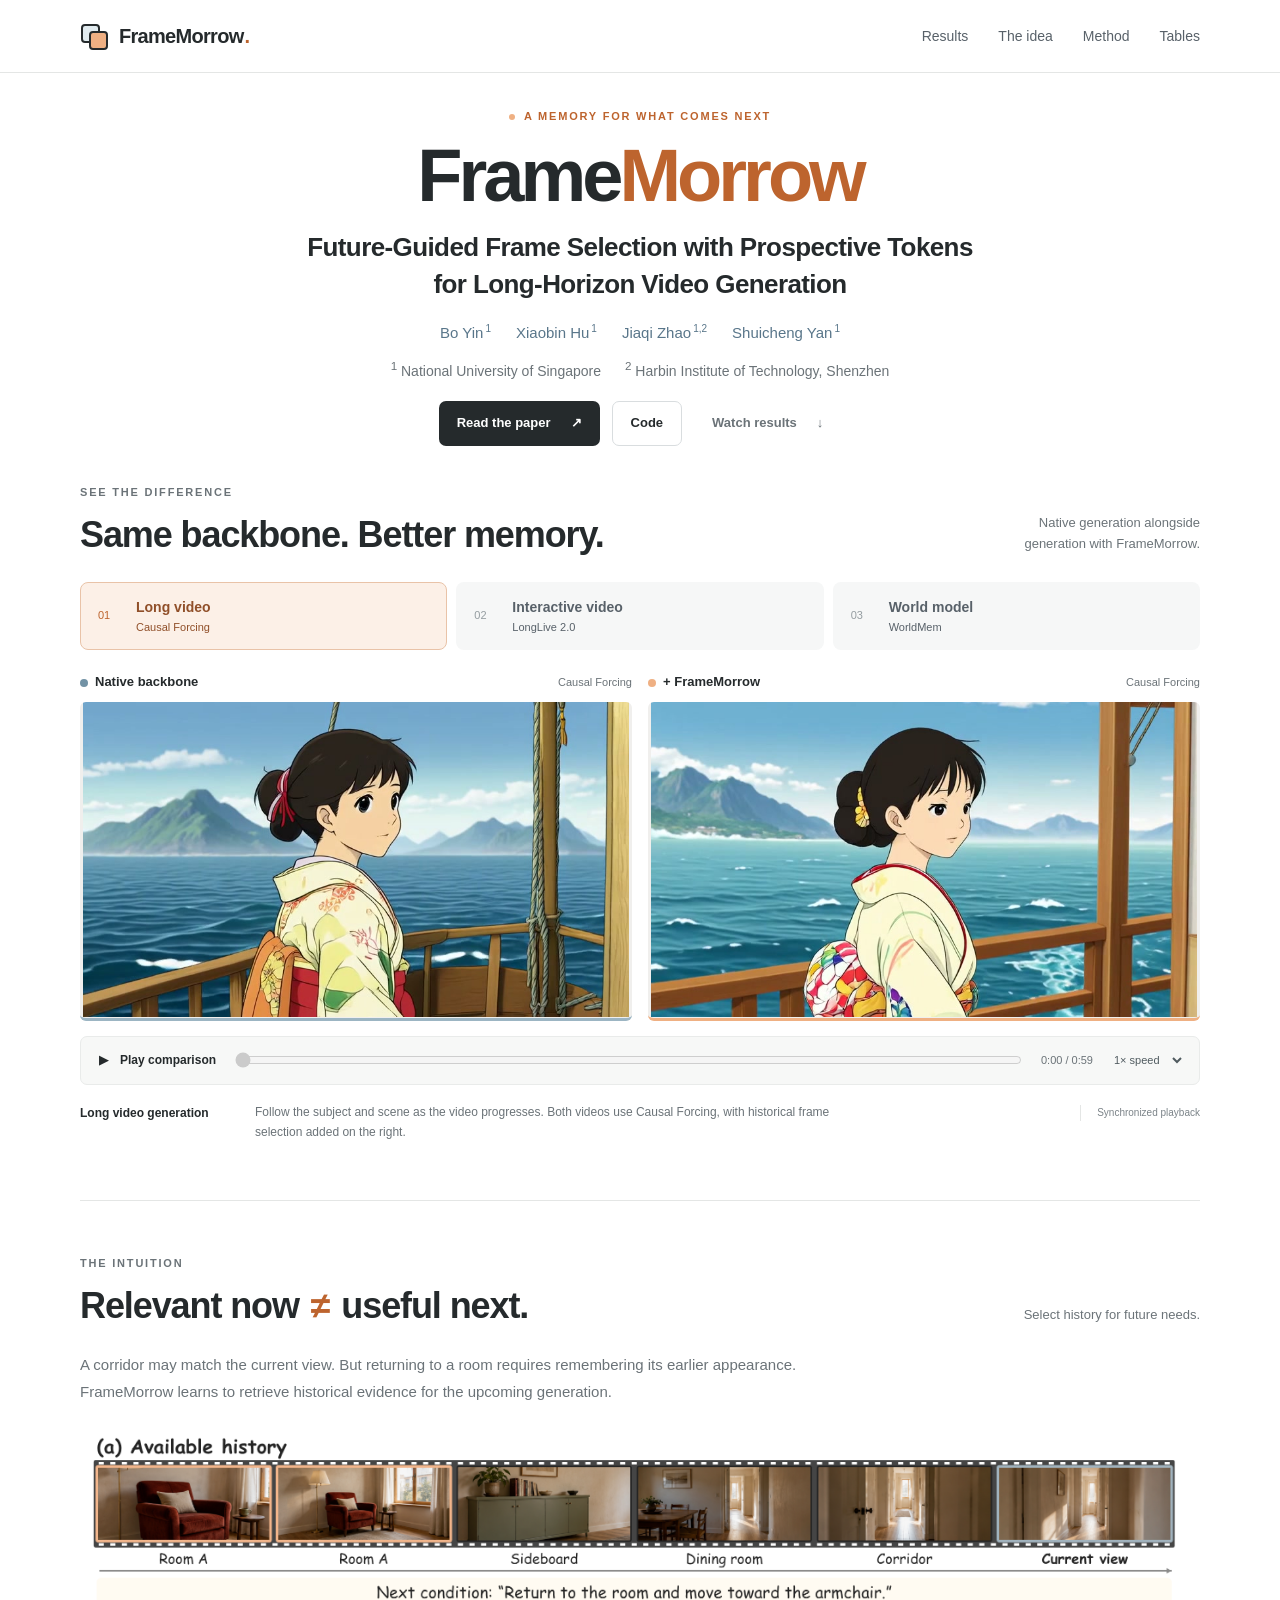
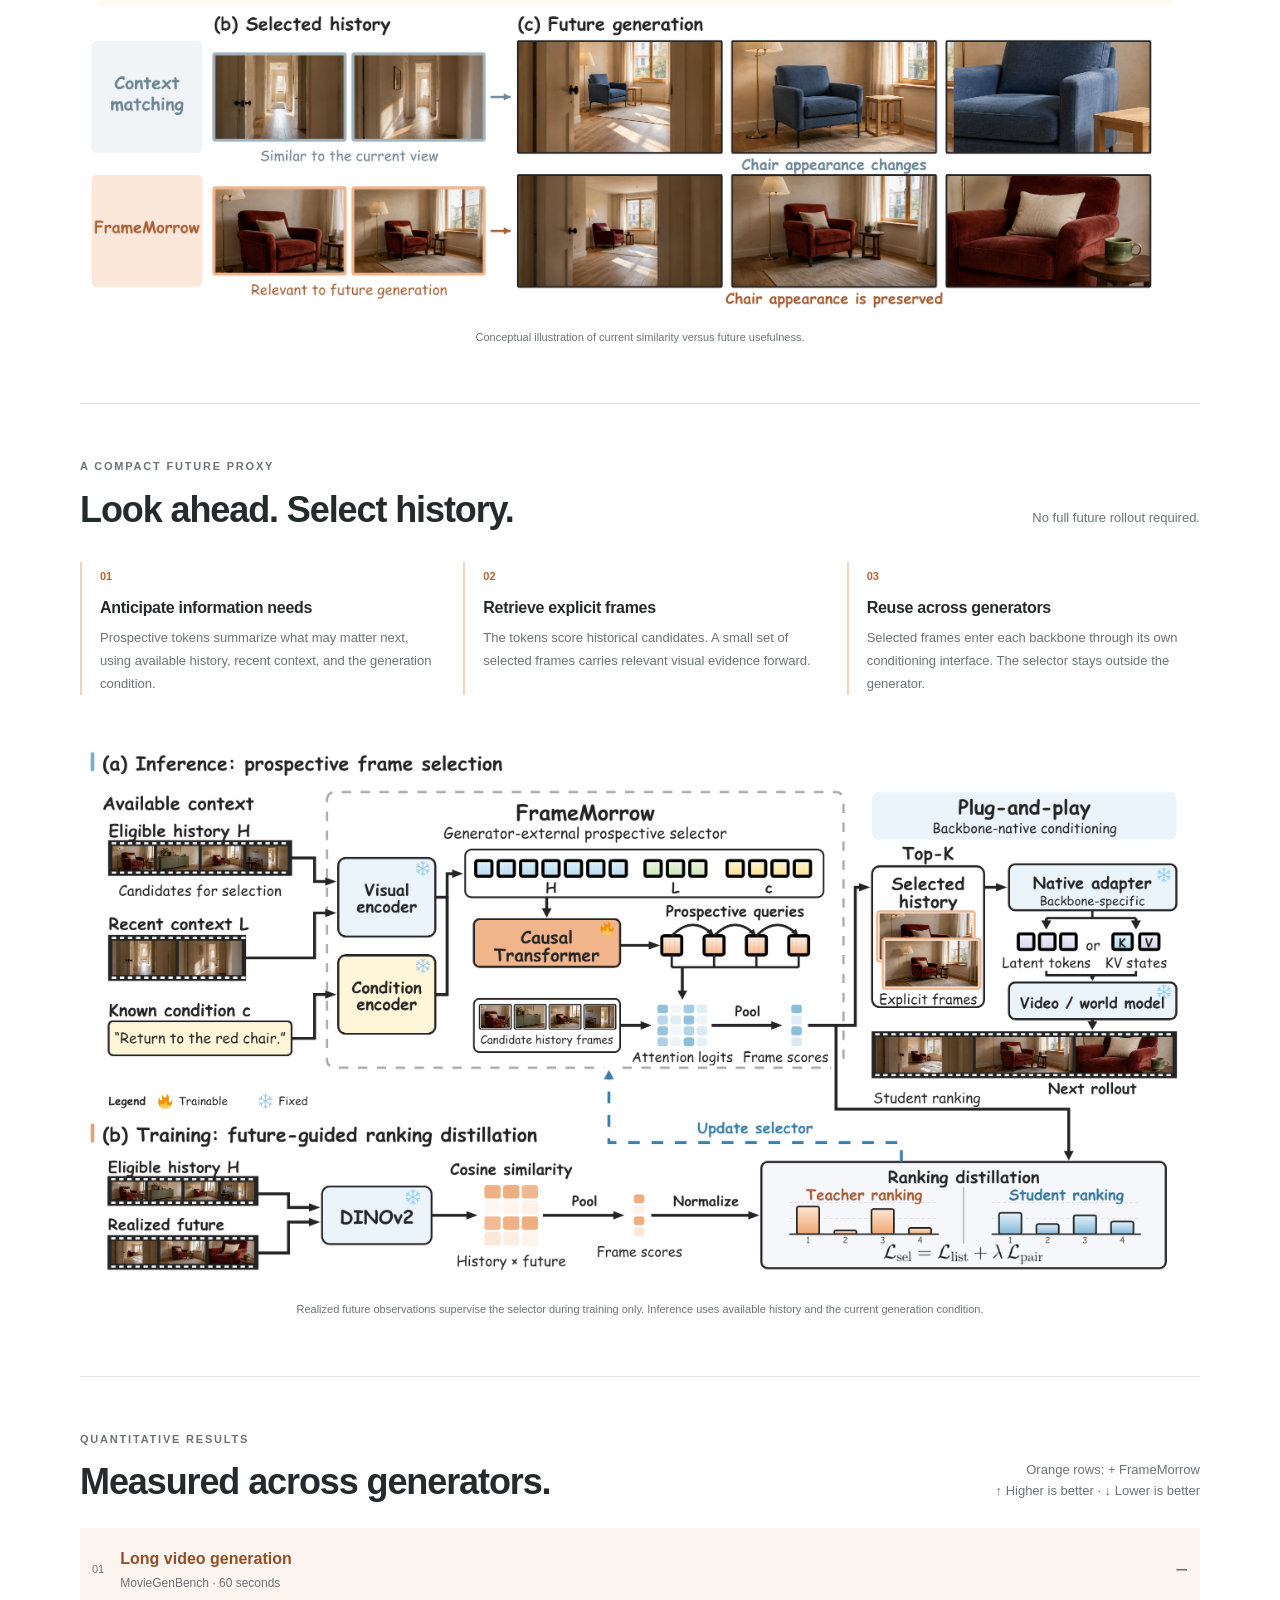
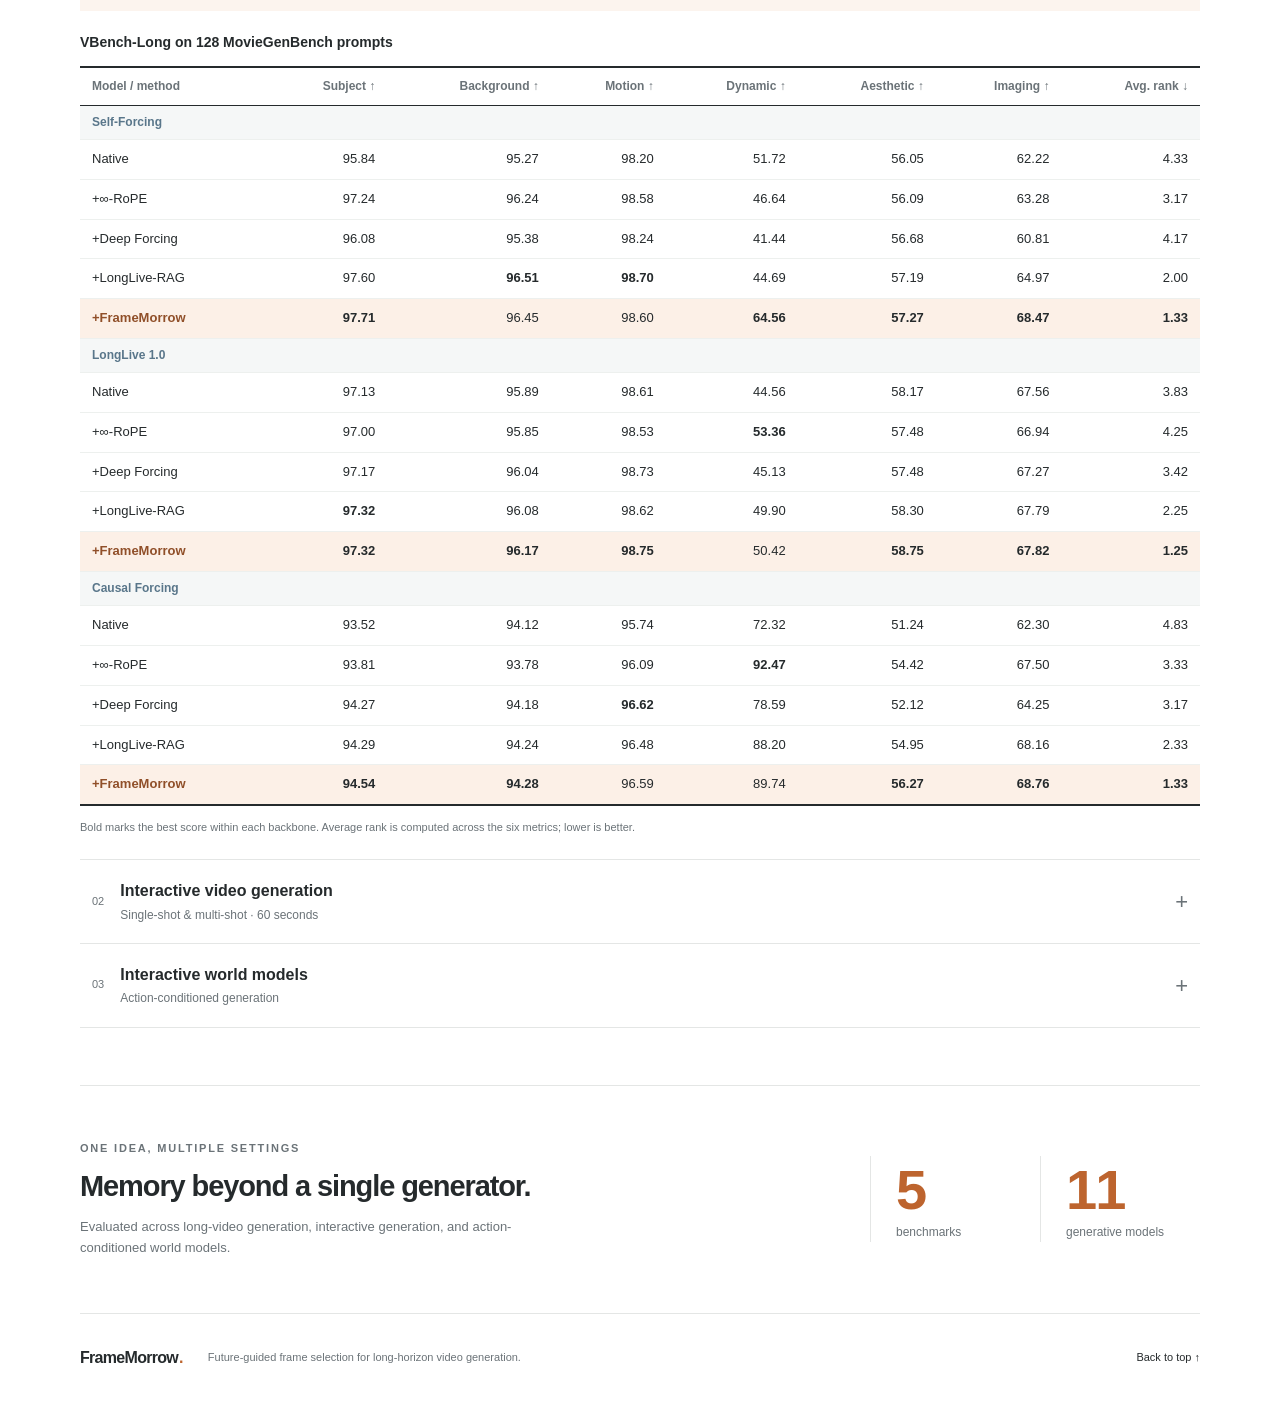
==== commit 0b5c7484: "Shorten the website code button label" ====
--- a/docs/index.html
+++ b/docs/index.html
@@ -25,7 +25,7 @@
     <p class="paper-title">Future-Guided Frame Selection with Prospective Tokens<br class="desktop-break"> for Long-Horizon Video Generation</p>
     <div class="authors"><a href="https://openreview.net/profile?id=~Bo_Yin2">Bo Yin<sup>1</sup></a><a href="https://openreview.net/profile?id=~Xiaobin_Hu1">Xiaobin Hu<sup>1</sup></a><a href="https://openreview.net/profile?id=~Jiaqi_Zhao3">Jiaqi Zhao<sup>1,2</sup></a><a href="https://openreview.net/profile?id=~Shuicheng_YAN3">Shuicheng Yan<sup>1</sup></a></div>
     <div class="affiliations"><span><sup>1</sup> National University of Singapore</span><span><sup>2</sup> Harbin Institute of Technology, Shenzhen</span></div>
-    <div class="hero-actions"><a class="button primary" href="https://arxiv.org/abs/2609.38839" target="_blank" rel="noopener">Read the paper <span aria-hidden="true">↗</span></a><a class="button secondary" href="https://github.com/YinBo0927/FrameMorrow" target="_blank" rel="noopener">Code coming soon</a><a class="button text-button" href="#results">Watch results <span aria-hidden="true">↓</span></a></div>
+    <div class="hero-actions"><a class="button primary" href="https://arxiv.org/abs/2609.38839" target="_blank" rel="noopener">Read the paper <span aria-hidden="true">↗</span></a><a class="button secondary" href="https://github.com/YinBo0927/FrameMorrow" target="_blank" rel="noopener">Code</a><a class="button text-button" href="#results">Watch results <span aria-hidden="true">↓</span></a></div>
   </section>
 
   <section class="results wrap" id="results" aria-labelledby="results-title">
